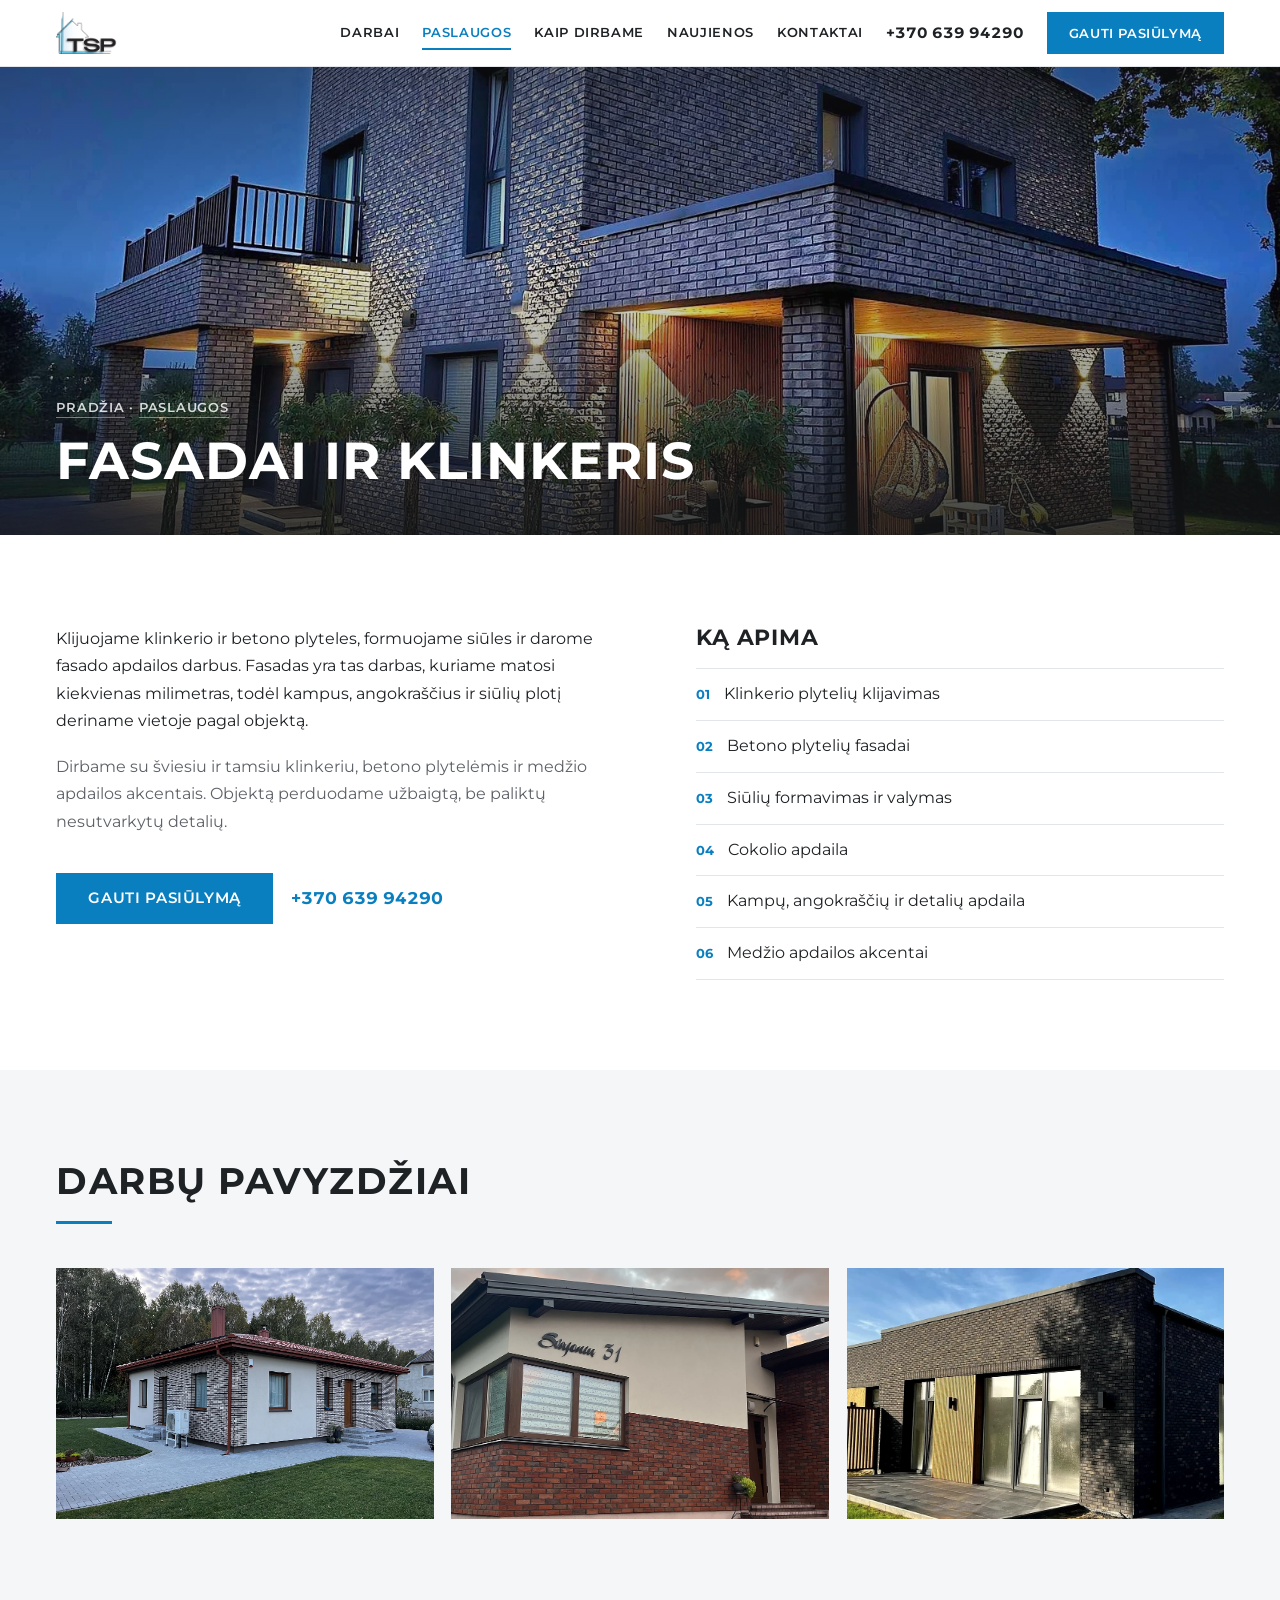
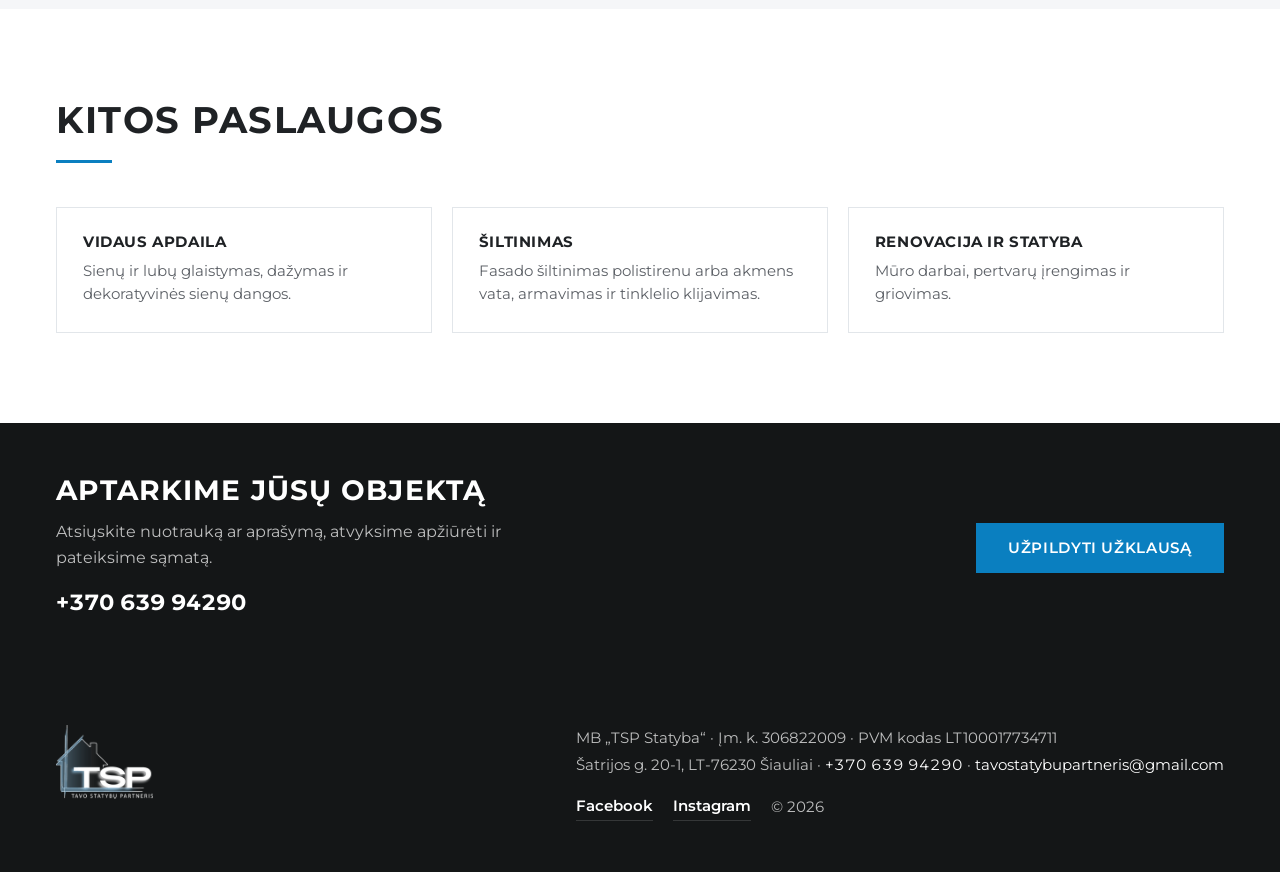
==== paslaugos/fasadai-ir-klinkeris/index.html @ 9cb023e4 "Šviesi sistema pagal kliento pavyzdį, paslaugų puslapiai ir Facebook naujienos Vizualinė sistema iš " ====
<!doctype html>
<html lang="lt">
<head>
<meta charset="utf-8">
<meta name="viewport" content="width=device-width, initial-scale=1">
<title>Fasadai ir klinkerio klijavimas Šiauliuose · TSP Statyba</title>
<meta name="description" content="Klinkerio ir betono plytelių fasadai, siūlių formavimas, cokolio ir angokraščių apdaila. MB „TSP Statyba“, Šiauliai ir regionas.">
<meta name="theme-color" content="#ffffff">
<link rel="canonical" href="https://tspstatyba.lt/paslaugos/fasadai-ir-klinkeris/">
<link rel="icon" href="/img/favicon.png" sizes="48x48">
<link rel="apple-touch-icon" href="/img/apple-touch-icon.png">

<meta property="og:type" content="website">
<meta property="og:locale" content="lt_LT">
<meta property="og:site_name" content="TSP Statyba">
<meta property="og:title" content="Fasadai ir klinkerio klijavimas Šiauliuose · TSP Statyba">
<meta property="og:description" content="Klinkerio ir betono plytelių fasadai, siūlių formavimas, cokolio ir angokraščių apdaila. MB „TSP Statyba“, Šiauliai ir regionas.">
<meta property="og:url" content="https://tspstatyba.lt/paslaugos/fasadai-ir-klinkeris/">
<meta property="og:image" content="https://tspstatyba.lt/img/og.jpg">
<meta name="twitter:card" content="summary_large_image">

<link rel="preconnect" href="https://fonts.googleapis.com">
<link rel="preconnect" href="https://fonts.gstatic.com" crossorigin>
<link href="https://fonts.googleapis.com/css2?family=Montserrat:wght@400;600;700&display=swap" rel="stylesheet">
<link rel="preload" as="image" href="/img/w1-a-1800.webp" imagesrcset="/img/w1-a-900.webp 900w, /img/w1-a-1600.webp 1600w, /img/w1-a-1800.webp 1800w" imagesizes="100vw" fetchpriority="high">
<link rel="stylesheet" href="/css/main.css?v=20260909">

<script type="application/ld+json">
{"@context":"https://schema.org","@type":"Service","name":"Fasadai ir klinkeris",
"serviceType":"Fasadai ir klinkeris","areaServed":"Šiauliai",
"provider":{"@type":"HomeAndConstructionBusiness","name":"MB „TSP Statyba“",
"url":"https://tspstatyba.lt/","telephone":"+37063994290",
"address":{"@type":"PostalAddress","streetAddress":"Šatrijos g. 20-1","addressLocality":"Šiauliai","postalCode":"LT-76230","addressCountry":"LT"}},
"url":"https://tspstatyba.lt/paslaugos/fasadai-ir-klinkeris/"}
</script>
<script type="application/ld+json">
{"@context":"https://schema.org","@type":"BreadcrumbList","itemListElement":[
{"@type":"ListItem","position":1,"name":"Pradžia","item":"https://tspstatyba.lt/"},
{"@type":"ListItem","position":2,"name":"Paslaugos","item":"https://tspstatyba.lt/#paslaugos"},
{"@type":"ListItem","position":3,"name":"Fasadai ir klinkeris","item":"https://tspstatyba.lt/paslaugos/fasadai-ir-klinkeris/"}]}
</script>
</head>
<body>
<a class="skip" href="#main">Pereiti prie turinio</a>

<header class="nav" id="nav">
  <div class="nav__in wrap">
    <a class="nav__logo" href="/" aria-label="TSP Statyba, į puslapio pradžią">
      <img src="/img/logo-nav-dark.png" alt="TSP Statyba" width="148" height="102">
    </a>
    <button class="nav__burger" id="burger" type="button" aria-expanded="false" aria-controls="navlinks" aria-label="Atidaryti meniu"><span></span></button>
    <nav class="nav__links" id="navlinks" aria-label="Pagrindinis meniu">
      <a href="/#darbai" class="nav__d">Darbai</a>
      <a href="/#paslaugos" class="nav__d is-active">Paslaugos</a>
      <a href="/#procesas" class="nav__d">Kaip dirbame</a>
      <a href="/#naujienos" class="nav__d">Naujienos</a>
      <a href="/#kontaktai" class="nav__d">Kontaktai</a>
      <a href="tel:+37063994290" class="nav__tel tnum">+370 639 94290</a>
      <a href="/#kontaktai" class="nav__cta btn btn--sm">Gauti pasiūlymą</a>
    </nav>
  </div>
</header>

<main id="main">

  <section class="phero">
    <div class="phero__media">
      <img src="/img/w1-a-1800.webp" srcset="/img/w1-a-900.webp 900w, /img/w1-a-1600.webp 1600w, /img/w1-a-1800.webp 1800w" sizes="100vw" fetchpriority="high" decoding="async" alt="Dviaukštis tamsaus klinkerio namas vakare su apšviesta terasa">
    </div>
    <div class="phero__scrim" aria-hidden="true"></div>
    <div class="phero__in">
      <p class="crumb"><a href="/">Pradžia</a> · <a href="/#paslaugos">Paslaugos</a></p>
      <h1>Fasadai ir klinkeris</h1>
    </div>
  </section>

  <section class="sect">
    <div class="wrap lead__grid">
      <div>
        <p class="lede" data-reveal>Klijuojame klinkerio ir betono plyteles, formuojame siūles ir darome fasado apdailos darbus. Fasadas yra tas darbas, kuriame matosi kiekvienas milimetras, todėl kampus, angokraščius ir siūlių plotį deriname vietoje pagal objektą.</p>
        <p class="lede" data-reveal data-delay="70">Dirbame su šviesiu ir tamsiu klinkeriu, betono plytelėmis ir medžio apdailos akcentais. Objektą perduodame užbaigtą, be paliktų nesutvarkytų detalių.</p>
        <div class="lead__cta" data-reveal data-delay="130">
          <a class="btn" href="/#kontaktai">Gauti pasiūlymą</a>
          <a class="tel tnum" href="tel:+37063994290">+370 639 94290</a>
        </div>
      </div>
      <div class="lead__side">
        <h2 data-reveal>Ką apima</h2>
        <ul class="wlist">
          <li><span>01</span>Klinkerio plytelių klijavimas</li>
          <li><span>02</span>Betono plytelių fasadai</li>
          <li><span>03</span>Siūlių formavimas ir valymas</li>
          <li><span>04</span>Cokolio apdaila</li>
          <li><span>05</span>Kampų, angokraščių ir detalių apdaila</li>
          <li><span>06</span>Medžio apdailos akcentai</li>
        </ul>
      </div>
    </div>
  </section>

  <section class="sect alt">
    <div class="wrap">
      <div class="sect__head">
        <h2 data-reveal>Darbų pavyzdžiai</h2>
        <div class="rule" data-reveal data-delay="60"></div>
      </div>
      <div class="gal">
        <div class="ph ar32" data-reveal>
          <img src="/img/w5-1400.webp" sizes="(min-width:760px) 31vw, 100vw" loading="lazy" decoding="async" alt="Vienaukštis namas su mūro ir tinko fasadu ir trinkelių taku">
        </div>
        <div class="ph ar32" data-reveal data-delay="70">
          <img src="/img/w4-1600.webp" sizes="(min-width:760px) 31vw, 100vw" loading="lazy" decoding="async" alt="Vienaukštis namas su klinkerio cokoliu ir tinkuotu fasadu">
        </div>
        <div class="ph ar32" data-reveal data-delay="140">
          <img src="/img/o3-1600.webp" sizes="(min-width:760px) 31vw, 100vw" loading="lazy" decoding="async" alt="Tamsaus klinkerio namas su medžio apdailos akcentu ir terasa">
        </div>
      </div>
    </div>
  </section>

  <section class="sect">
    <div class="wrap">
      <div class="sect__head">
        <h2 data-reveal>Kitos paslaugos</h2>
        <div class="rule" data-reveal data-delay="60"></div>
      </div>
      <div class="more">
        <a href="/paslaugos/vidaus-apdaila/" data-reveal>
          <h3>Vidaus apdaila</h3>
          <p>Sienų ir lubų glaistymas, dažymas ir dekoratyvinės sienų dangos.</p>
        </a>
        <a href="/paslaugos/siltinimas/" data-reveal>
          <h3>Šiltinimas</h3>
          <p>Fasado šiltinimas polistirenu arba akmens vata, armavimas ir tinklelio klijavimas.</p>
        </a>
        <a href="/paslaugos/renovacija-ir-statyba/" data-reveal>
          <h3>Renovacija ir statyba</h3>
          <p>Mūro darbai, pertvarų įrengimas ir griovimas.</p>
        </a>
      </div>
    </div>
  </section>

  <section class="band">
    <div class="wrap band__in">
      <div>
        <h2 data-reveal>Aptarkime jūsų objektą</h2>
        <p data-reveal data-delay="70">Atsiųskite nuotrauką ar aprašymą, atvyksime apžiūrėti ir pateiksime sąmatą.</p>
        <a class="tel tnum" href="tel:+37063994290" data-reveal data-delay="110">+370 639 94290</a>
      </div>
      <a class="btn" href="/#kontaktai" data-reveal data-delay="140">Užpildyti užklausą</a>
    </div>
  </section>
</main>

<footer class="foot">
  <div class="wrap foot__in">
    <img class="foot__logo" src="/img/logo-full-light.png" alt="TSP Statyba, Tavo statybų partneris" width="220" height="168" loading="lazy" decoding="async">
    <div class="foot__cols">
      <p class="foot__txt">
        MB „TSP Statyba“ · Įm. k. 306822009 · PVM kodas LT100017734711<br>
        Šatrijos g. 20-1, LT-76230 Šiauliai ·
        <a class="tnum" href="tel:+37063994290">+370 639 94290</a> ·
        <a href="mailto:tavostatybupartneris@gmail.com">tavostatybupartneris@gmail.com</a>
      </p>
      <p class="foot__b">
        <a href="https://www.facebook.com/TSPstatyba" target="_blank" rel="noopener">Facebook</a>
        <a href="https://www.instagram.com/tavo_statybu_partneris/" target="_blank" rel="noopener">Instagram</a>
        <span>© 2026</span>
      </p>
    </div>
  </div>
</footer>

<div class="callbar" id="callbar">
  <a href="tel:+37063994290">Skambinti</a>
  <a href="/#kontaktai">Gauti pasiūlymą</a>
</div>

<div id="fb-root"></div>
<script src="/js/lenis.min.js?v=20260909" defer></script>
<script src="/js/main.js?v=20260909" defer></script>
</body>
</html>
---- css/main.css ----
/* TSP Statyba. Light system, Montserrat, blue accent.
   Motion: reveal only (fade-up). No parallax, no carousels, no moving backgrounds. */

:root{
  --bg:#ffffff;
  --bg-alt:#f5f6f8;
  --tx:#1f2225;
  --tx-2:#5d6167;
  --accent:#0a7fc0;
  --accent-d:#08689e;
  --dark:#141617;
  --line:#e2e6ea;
  --line-d:rgba(255,255,255,.14);

  --font:"Montserrat",system-ui,-apple-system,"Segoe UI",sans-serif;

  --ease:cubic-bezier(.22,.61,.36,1);
  --t-ui:220ms;
  --t-rv:520ms;

  --mx:clamp(20px,4.4vw,64px);
  --maxw:1360px;
}

/* ---------- base ---------- */
*,*::before,*::after{box-sizing:border-box}
html{scroll-padding-top:78px}
html:not(.lenis){scroll-behavior:smooth}
@media (prefers-reduced-motion:reduce){html{scroll-behavior:auto}}
/* Lenis */
html.lenis,html.lenis body{height:auto}
.lenis.lenis-smooth{scroll-behavior:auto!important}
.lenis.lenis-smooth [data-lenis-prevent]{overscroll-behavior:contain}
.lenis.lenis-stopped{overflow:hidden}
body{margin:0;background:var(--bg);color:var(--tx);
  font:400 16.5px/1.68 var(--font);
  font-feature-settings:"kern","liga";
  -webkit-font-smoothing:antialiased;overflow-x:clip}
img{display:block;max-width:100%;height:auto}
a{color:inherit;text-decoration:none}
p{margin:0}
h1,h2,h3{margin:0;line-height:1.14;text-wrap:balance}
::selection{background:var(--accent);color:#fff}
:focus-visible{outline:2px solid var(--accent);outline-offset:3px}
.tnum{font-variant-numeric:tabular-nums lining-nums}
.skip{position:absolute;left:-9999px}
.skip:focus{left:12px;top:12px;background:var(--accent);color:#fff;padding:10px 18px;z-index:99}

.wrap{padding-left:var(--mx);padding-right:var(--mx);max-width:var(--maxw);margin-inline:auto}
.sect{padding-block:clamp(62px,7vw,108px)}
.alt{background:var(--bg-alt)}

/* section headings: uppercase, tracked */
h2{font-size:clamp(24px,2.9vw,38px);font-weight:700;
  text-transform:uppercase;letter-spacing:.04em;line-height:1.18}
h3{font-weight:600;letter-spacing:-.005em}
.lede{font-size:clamp(16px,1.2vw,17.5px);line-height:1.72;color:var(--tx-2)}
.sect__head{margin-bottom:clamp(28px,3.4vw,48px)}
.sect__head p{color:var(--tx-2);font-size:15.5px;margin-top:12px;max-width:56ch}
.rule{height:3px;width:56px;background:var(--accent);margin-top:18px}

/* ---------- reveal ---------- */
.js [data-reveal]{opacity:0;transform:translateY(18px);
  transition:opacity var(--t-rv) var(--ease),transform var(--t-rv) var(--ease)}
.js [data-reveal].is-in{opacity:1;transform:none}
@media (prefers-reduced-motion:reduce){
  .js [data-reveal]{opacity:1;transform:none;transition:none}
  *{animation-duration:.01ms!important;animation-iteration-count:1!important;
    transition-duration:.01ms!important}
}

/* ---------- buttons ---------- */
.btn{display:inline-flex;align-items:center;justify-content:center;text-align:center;
  background:var(--accent);border:2px solid var(--accent);color:#fff;
  font:600 14.5px/1 var(--font);text-transform:uppercase;letter-spacing:.045em;
  padding:16px 30px;min-height:48px;border-radius:0;cursor:pointer;
  transition:background var(--t-ui) var(--ease),color var(--t-ui) var(--ease),
             border-color var(--t-ui) var(--ease)}
@media (hover:hover) and (pointer:fine){
  .btn:hover{background:#fff;color:var(--accent);border-color:var(--accent)}
}
.btn:active{background:var(--accent-d);border-color:var(--accent-d);color:#fff}
.btn--ghost{background:transparent;color:var(--accent);border-color:var(--accent)}
@media (hover:hover) and (pointer:fine){
  .btn--ghost:hover{background:var(--accent);color:#fff}
}
.btn--sm{padding:11px 20px;min-height:42px;font-size:13px}
.btn--wide{width:100%}

/* ---------- nav ---------- */
.nav{position:sticky;top:0;z-index:40;background:#fff;
  border-bottom:1px solid var(--line);
  transition:box-shadow var(--t-ui) var(--ease)}
.nav.is-scrolled{box-shadow:0 2px 14px rgba(20,22,23,.07)}
.nav__in{display:flex;align-items:center;gap:clamp(14px,2vw,32px);
  padding-top:12px;padding-bottom:12px}
.nav__logo{display:block;flex:0 0 auto}
.nav__logo img{height:42px;width:auto}
.nav__links{display:flex;align-items:center;gap:clamp(14px,1.8vw,28px);margin-left:auto}
.nav__d{font-size:13px;font-weight:600;text-transform:uppercase;letter-spacing:.05em;
  color:var(--tx);position:relative;padding-block:6px;
  transition:color var(--t-ui) var(--ease)}
.nav__d::after{content:"";position:absolute;left:0;right:0;bottom:0;height:2px;
  background:var(--accent);transform:scaleX(0);transform-origin:left;
  transition:transform var(--t-ui) var(--ease)}
@media (hover:hover) and (pointer:fine){.nav__d:hover{color:var(--accent)}}
.nav__d:hover::after,.nav__d.is-active::after{transform:scaleX(1)}
.nav__d.is-active{color:var(--accent)}
.nav__tel{font-size:14.5px;font-weight:700;white-space:nowrap;
  transition:color var(--t-ui) var(--ease)}
@media (hover:hover) and (pointer:fine){.nav__tel:hover{color:var(--accent)}}
.nav__burger{display:none;margin-left:auto;width:46px;height:46px;padding:0;
  background:transparent;border:1px solid var(--line);cursor:pointer;
  align-items:center;justify-content:center}
.nav__burger span{display:block;width:20px;height:2px;background:var(--tx);position:relative}
.nav__burger span::before,.nav__burger span::after{content:"";position:absolute;left:0;
  width:20px;height:2px;background:var(--tx);transition:transform var(--t-ui) var(--ease)}
.nav__burger span::before{top:-6px}
.nav__burger span::after{top:6px}
.nav__burger[aria-expanded="true"] span{background:transparent}
.nav__burger[aria-expanded="true"] span::before{transform:translateY(6px) rotate(45deg)}
.nav__burger[aria-expanded="true"] span::after{transform:translateY(-6px) rotate(-45deg)}

/* ---------- hero ---------- */
.hero{position:relative;min-height:540px;height:90vh;max-height:840px;
  display:flex;align-items:flex-end;overflow:hidden;isolation:isolate}
.hero__media,.hero__media picture{position:absolute;inset:0}
.hero__media img{width:100%;height:100%;object-fit:cover}
.hero__scrim{position:absolute;inset:0;pointer-events:none;
  background:linear-gradient(180deg,rgba(20,22,23,.25) 0%,rgba(20,22,23,0) 34%),
             linear-gradient(180deg,rgba(20,22,23,0) 38%,rgba(20,22,23,.55) 100%)}
.hero__in{position:relative;z-index:2;width:100%;max-width:var(--maxw);margin-inline:auto;
  padding-left:var(--mx);padding-right:var(--mx);padding-bottom:clamp(46px,7vh,84px)}
.hero h1{font-size:clamp(40px,6vw,72px);font-weight:700;letter-spacing:-.02em;
  line-height:1.06;color:#fff;max-width:18ch;
  text-shadow:0 2px 24px rgba(0,0,0,.45)}
.hero__sub{color:#fff;font-size:clamp(16px,1.3vw,18.5px);
  max-width:52ch;margin-top:20px;text-shadow:0 2px 24px rgba(0,0,0,.45)}
.hero__cta{margin-top:30px}

/* ---------- intro ---------- */
.intro__grid{display:grid;grid-template-columns:minmax(0,.66fr) minmax(0,1fr);
  gap:clamp(30px,4.4vw,72px);align-items:center}
.intro__media img{width:100%;aspect-ratio:4/5;object-fit:cover}
.intro__claim{font-size:clamp(23px,2.6vw,34px);font-weight:700;
  text-transform:uppercase;letter-spacing:.03em;line-height:1.22}
.intro__text .lede{margin-top:22px;max-width:60ch}
.intro__meta{margin-top:24px;padding-top:18px;border-top:1px solid var(--line);
  color:var(--tx-2);font-size:14.5px}

/* ---------- darbai ---------- */
.works__head{display:flex;align-items:flex-end;justify-content:space-between;gap:20px;
  flex-wrap:wrap;margin-bottom:clamp(30px,3.6vw,52px)}
.works__note{color:var(--tx-2);font-size:15px}
.objs{display:grid;grid-template-columns:minmax(0,1fr);gap:clamp(44px,5.5vw,84px)}
.objs>*{min-width:0}

.ph{display:block;overflow:hidden;background:#e9ecf0;position:relative}
.ph img{width:100%;height:100%;object-fit:cover;
  transition:transform 700ms var(--ease)}
.ar32{aspect-ratio:3/2}
.ar45{aspect-ratio:4/5}

.case{min-width:0}
.case__head{display:flex;justify-content:space-between;align-items:baseline;gap:20px;
  padding-bottom:14px;border-bottom:2px solid var(--accent);
  margin-bottom:clamp(16px,2.2vw,30px)}
.case__title{font-size:clamp(17px,1.6vw,22px);font-weight:700;
  text-transform:uppercase;letter-spacing:.03em}
.case__year{color:var(--tx-2);font-size:14px;white-space:nowrap}

.case__stage{display:grid;grid-template-columns:repeat(12,minmax(0,1fr));
  gap:0 clamp(12px,1.5vw,22px);align-items:end}
.case__main{grid-column:1/10;grid-row:1}
.case__inset{grid-column:9/13;grid-row:1;align-self:end;z-index:2;
  transform:translateY(clamp(24px,4.5vw,64px));
  box-shadow:0 0 0 clamp(5px,.6vw,9px) var(--bg-alt)}
.case{padding-bottom:clamp(24px,4.5vw,64px)}
.case--r .case__main{grid-column:4/13}
.case--r .case__inset{grid-column:1/5}
.case__stage--solo{align-items:stretch}
.case__stage--solo .case__main{grid-column:1/13}
/* per visą plotį einantis kadras turi tilpti į ekraną kartu su antrašte */
.case__stage--solo .ph{height:min(66svh,620px)}
.case__stage--solo .ph img{height:100%;aspect-ratio:auto}
.case:has(.case__stage--solo){padding-bottom:0}

.case__stage--tri{align-items:start}
.case__t1{grid-column:1/6;grid-row:1}
.case__t2{grid-column:6/10;grid-row:1;margin-top:clamp(24px,4.4vw,68px)}
.case__t3{grid-column:10/13;grid-row:1;margin-top:clamp(48px,8vw,124px)}
.case__stage--trir .case__t1{grid-column:8/13}
.case__stage--trir .case__t2{grid-column:4/8}
.case__stage--trir .case__t3{grid-column:1/4}

.obj--bleed .obj__media{position:relative;overflow:hidden}
.obj--bleed img{width:100%;height:clamp(400px,62vh,700px);object-fit:cover}
.obj--bleed .obj__media::after{content:"";position:absolute;inset:auto 0 0 0;height:46%;
  background:linear-gradient(180deg,rgba(20,22,23,0),rgba(20,22,23,.76));pointer-events:none}
.obj__cap--over{position:absolute;left:var(--mx);bottom:26px;margin:0;z-index:2;
  color:#fff;font-size:14px;font-weight:600;text-transform:uppercase;letter-spacing:.05em}

.works__cta{margin-top:clamp(48px,6vw,88px);padding-top:clamp(32px,3.6vw,48px);
  border-top:1px solid var(--line);display:flex;align-items:center;
  justify-content:space-between;gap:26px;flex-wrap:wrap}
.works__cta p{font-size:clamp(18px,1.8vw,24px);line-height:1.38;max-width:38ch;font-weight:600}

/* ---------- paslaugos ---------- */
.svc__grid{display:grid;grid-template-columns:repeat(4,minmax(0,1fr));
  gap:clamp(18px,2.2vw,30px)}
.svc__item{min-width:0;display:flex;flex-direction:column}
.svc__tile{position:relative;display:block;overflow:hidden;background:#e9ecf0}
.svc__tile img{width:100%;aspect-ratio:4/5;object-fit:cover}
.svc__tile::after{content:"";position:absolute;inset:0;background:rgba(20,22,23,.24);
  transition:background var(--t-ui) var(--ease)}
.svc__label{position:absolute;left:50%;top:50%;transform:translate(-50%,-50%);z-index:2;
  background:var(--accent);color:#fff;font:600 13px/1 var(--font);
  text-transform:uppercase;letter-spacing:.05em;padding:14px 20px;text-align:center;
  width:calc(100% - 36px);
  transition:background var(--t-ui) var(--ease),color var(--t-ui) var(--ease)}
@media (hover:hover) and (pointer:fine){
  .svc__item:hover .svc__tile::after{background:rgba(20,22,23,.1)}
  .svc__item:hover .svc__label{background:#fff;color:var(--accent)}
}
.svc__desc{margin-top:16px;color:var(--tx-2);font-size:15px;line-height:1.62;flex:1}

/* ---------- procesas ---------- */
.proc__grid{display:grid;grid-template-columns:minmax(0,.72fr) minmax(0,1fr);
  gap:clamp(34px,4.6vw,80px);align-items:center}
.proc__media img{width:100%;aspect-ratio:4/5;object-fit:cover}
.proc__list{list-style:none;margin:clamp(24px,3vw,38px) 0 0;padding:0}
.proc__step{display:grid;grid-template-columns:auto minmax(150px,.36fr) 1fr;
  gap:6px 18px;padding-block:18px;border-top:1px solid var(--line);align-items:baseline}
.proc__step:last-child{border-bottom:1px solid var(--line)}
.proc__num{color:var(--accent);font-weight:700;font-size:16px;letter-spacing:.02em}
.proc__step h3{font-size:16px;text-transform:uppercase;letter-spacing:.035em;font-weight:700}
.proc__step p{color:var(--tx-2);font-size:15px;line-height:1.6}
.proc__foot{margin-top:clamp(24px,3vw,38px);display:flex;align-items:center;gap:24px;
  flex-wrap:wrap;color:var(--tx-2);font-size:15px}
.proc__foot a{color:var(--accent);font-weight:700}

/* ---------- atsiliepimai ---------- */
.revs{display:grid;grid-template-columns:repeat(4,minmax(0,1fr));
  gap:clamp(16px,1.8vw,24px);align-items:stretch}
.rev{margin:0;background:#fff;border:1px solid var(--line);
  padding:clamp(20px,2vw,28px);display:flex;flex-direction:column;gap:16px}
.rev blockquote{margin:0;flex:1}
.rev blockquote p{font-size:15px;line-height:1.66;color:var(--tx)}
.rev__src{display:flex;align-items:center;gap:10px;color:var(--tx-2);font-size:13.5px;
  padding-top:14px;border-top:1px solid var(--line)}
.rev__src svg{flex:0 0 auto;fill:var(--accent)}
.rev__name{color:var(--tx);font-weight:600}
.revs__agg{margin-top:clamp(24px,3vw,38px);color:var(--tx-2);font-size:14.5px}

/* ---------- naujienos ---------- */
/* antras traktas turi turėti apibrėžtą plotį: prieš `auto` traktą vidinis
   width:100% išsisprendžia į 0 ir FB plugin'as niekada neužsikrauna */
.news__grid{display:grid;grid-template-columns:minmax(0,1fr) minmax(320px,560px);
  gap:clamp(30px,4.4vw,72px);align-items:start}
.news__text .lede{margin-top:20px;max-width:48ch}
@media (min-width:961px){.news__text{position:sticky;top:96px}}
.news__cta{margin-top:28px}
.fb-page,.fb-page span,.fb-page iframe{max-width:100%}

/* ---------- kontaktai ---------- */
.contact__grid{display:grid;grid-template-columns:minmax(0,.82fr) minmax(0,1.18fr);
  gap:clamp(38px,4.6vw,80px);align-items:start}
.contact__tel{display:inline-block;font-size:clamp(24px,2.6vw,34px);font-weight:700;
  color:var(--accent);margin-top:24px;letter-spacing:-.01em}
.contact__meta{margin-top:20px;color:var(--tx-2);font-size:15.5px;line-height:1.9}
.contact__meta a{color:var(--tx);font-weight:600;
  transition:color var(--t-ui) var(--ease)}
@media (hover:hover) and (pointer:fine){.contact__meta a:hover{color:var(--accent)}}

.f{display:grid;gap:18px;background:#fff;border:1px solid var(--line);
  padding:clamp(22px,2.6vw,36px)}
.alt .f{background:#fff}
.f__hp{position:absolute;left:-9999px}
.f__label{display:block;font-size:13px;font-weight:600;text-transform:uppercase;
  letter-spacing:.04em;color:var(--tx-2);margin-bottom:8px}
.f__label span{font-weight:400;text-transform:none;letter-spacing:0;opacity:.75}
.f__field{width:100%;background:#fff;border:1px solid #cfd5db;border-radius:0;
  color:var(--tx);font:inherit;font-size:16px;padding:13px 14px;
  transition:border-color var(--t-ui) var(--ease),box-shadow var(--t-ui) var(--ease)}
.f__field::placeholder{color:#9aa1a8}
.f__field:hover{border-color:#a9b2bb}
.f__field:focus{outline:none;border-color:var(--accent);
  box-shadow:0 0 0 3px rgba(10,127,192,.16)}
textarea.f__field{min-height:120px;resize:vertical}
.f__selwrap{position:relative}
.f__selwrap::after{content:"";position:absolute;right:16px;top:50%;width:8px;height:8px;
  border-right:2px solid var(--tx-2);border-bottom:2px solid var(--tx-2);
  transform:translateY(-70%) rotate(45deg);pointer-events:none}
select.f__field{appearance:none;-webkit-appearance:none;cursor:pointer}
.f__file{padding:9px 10px;cursor:pointer;font-size:15px}
.f__file::file-selector-button{background:#fff;border:1px solid #cfd5db;color:var(--tx);
  font:600 13px/1 var(--font);text-transform:uppercase;letter-spacing:.04em;
  padding:9px 16px;margin-right:14px;border-radius:0;cursor:pointer;
  transition:border-color var(--t-ui) var(--ease),color var(--t-ui) var(--ease)}
.f__file::file-selector-button:hover{border-color:var(--accent);color:var(--accent)}
.f__row2{display:grid;grid-template-columns:1fr 1fr;gap:18px}
.f__msg{font-size:14.5px;min-height:1.4em;color:var(--tx-2)}
.f__msg[data-state="ok"]{color:var(--accent);font-weight:600}
.f__msg[data-state="err"]{color:#b4432c;font-weight:600}

/* ---------- footeris ---------- */
.foot{background:var(--dark);color:rgba(255,255,255,.72)}
.foot__in{display:flex;align-items:flex-start;justify-content:space-between;gap:32px;
  padding-block:clamp(34px,4vw,54px);flex-wrap:wrap}
.foot__logo{height:74px;width:auto}
.foot__txt{font-size:14.5px;line-height:1.9}
.foot__txt a{color:#fff}
.foot__b{margin-top:14px;display:flex;gap:20px;font-size:14.5px;align-items:center}
.foot__b a{color:#fff;font-weight:600;padding-bottom:2px;border-bottom:1px solid var(--line-d);
  transition:border-color var(--t-ui) var(--ease)}
@media (hover:hover) and (pointer:fine){.foot__b a:hover{border-color:var(--accent)}}

/* ---------- callbar ---------- */
.callbar{position:fixed;inset:auto 0 0;z-index:38;display:none;grid-template-columns:1fr 1fr;
  background:#fff;border-top:1px solid var(--line);
  transition:transform var(--t-ui) var(--ease)}
.callbar a{text-align:center;padding:15px 8px;min-height:52px;display:flex;
  align-items:center;justify-content:center;
  font:600 13px/1 var(--font);text-transform:uppercase;letter-spacing:.045em;color:var(--tx)}
.callbar a:last-child{background:var(--accent);color:#fff}
.callbar a:first-child{border-right:1px solid var(--line)}
.callbar.is-hidden{transform:translateY(100%)}

/* ============================================================
   RESPONSIVE
   ============================================================ */
@media (max-width:1180px){
  .svc__grid{grid-template-columns:repeat(2,minmax(0,1fr));gap:clamp(18px,2.4vw,28px)}
  .revs{grid-template-columns:repeat(2,minmax(0,1fr))}
}

@media (max-width:960px){
  .news__grid{grid-template-columns:1fr}
}

@media (max-width:899px){
  .intro__grid{grid-template-columns:1fr;gap:26px}
  .intro__media{max-width:min(420px,74vw)}
  .works__head{align-items:flex-start}

  .case{padding-bottom:0}
  .case__stage,.case__stage--tri{
    display:flex;overflow-x:auto;gap:10px;scroll-snap-type:x mandatory;
    -webkit-overflow-scrolling:touch;scrollbar-width:none;
    margin-inline:0;scroll-padding-inline:var(--mx)}
  .case__stage::-webkit-scrollbar{display:none}
  .case__stage .ph{flex:0 0 78vw;aspect-ratio:4/5;scroll-snap-align:center;margin:0}
  .case__stage .ph img{width:100%;height:100%;object-fit:cover;aspect-ratio:auto}
  .case__inset{transform:none;box-shadow:none}
  .case__t2,.case__t3{margin-top:0}
  .obj--bleed img{height:min(56vh,460px)}
  .obj__cap--over{bottom:20px}

  .proc__grid{grid-template-columns:1fr;gap:30px}
  .proc__media{max-width:min(440px,80vw)}
  .proc__step{grid-template-columns:auto 1fr;gap:4px 14px}
  .proc__step h3{grid-column:2}
  .proc__step p{grid-column:2}

  .contact__grid{grid-template-columns:1fr;gap:40px}
  .foot__in{flex-direction:column;align-items:flex-start;gap:22px}
}

/* nav sutraukiamas anksčiau nei pradeda netilpti (ties 768 buvo 836px) */
@media (max-width:900px){
  .nav__links{position:fixed;inset:66px 0 auto;flex-direction:column;align-items:stretch;
    gap:0;background:#fff;border-bottom:1px solid var(--line);
    padding:8px var(--mx) 22px;margin-left:0;
    box-shadow:0 12px 24px rgba(20,22,23,.1);display:none}
  .nav__links.is-open{display:flex}
  .nav__d{font-size:15px;padding-block:14px;border-bottom:1px solid var(--line)}
  .nav__d::after{display:none}
  .nav__tel{padding-block:16px;font-size:17px;color:var(--accent)}
  .nav__cta{margin-top:12px}
  .nav__burger{display:flex}
  .nav__logo img{height:38px}
}

@media (max-width:760px){
  /* nav 66px + callbar 52px, so the hero CTA always sits above the fold */
  .hero{min-height:480px;height:calc(100svh - 118px);max-height:none}
  .hero__in{padding-bottom:clamp(28px,4vh,44px)}
  .svc__grid{grid-template-columns:1fr;gap:26px}
  .svc__tile img{aspect-ratio:3/2}
  .revs{grid-template-columns:1fr}
  .f__row2{grid-template-columns:1fr}
  .callbar{display:grid}
  body{padding-bottom:52px}
}

/* ============================================================
   PASLAUGŲ PUSLAPIAI
   ============================================================ */
.phero{position:relative;min-height:320px;height:52vh;max-height:520px;
  display:flex;align-items:flex-end;overflow:hidden;isolation:isolate}
.phero__media,.phero__media picture{position:absolute;inset:0}
.phero__media img{width:100%;height:100%;object-fit:cover}
.phero__scrim{position:absolute;inset:0;pointer-events:none;
  background:linear-gradient(180deg,rgba(20,22,23,.46) 0%,rgba(20,22,23,.08) 42%,rgba(20,22,23,.84) 100%)}
.phero__in{position:relative;z-index:2;width:100%;max-width:var(--maxw);margin-inline:auto;
  padding-left:var(--mx);padding-right:var(--mx);padding-bottom:clamp(28px,5vh,54px)}
.phero h1{font-size:clamp(28px,4.2vw,52px);font-weight:700;text-transform:uppercase;
  letter-spacing:.02em;line-height:1.12;color:#fff;max-width:20ch}
.crumb{color:rgba(255,255,255,.82);font-size:12.5px;font-weight:600;
  text-transform:uppercase;letter-spacing:.06em;margin-bottom:14px}
.crumb a{border-bottom:1px solid rgba(255,255,255,.42);padding-bottom:2px;
  transition:border-color var(--t-ui) var(--ease)}
@media (hover:hover) and (pointer:fine){.crumb a:hover{border-color:#fff}}

.lead__grid{display:grid;grid-template-columns:minmax(0,1.05fr) minmax(0,.95fr);
  gap:clamp(30px,4.4vw,72px);align-items:start}
.lead__grid .lede{color:var(--tx)}
.lead__grid .lede + .lede{margin-top:18px;color:var(--tx-2)}
.lead__side h2{font-size:clamp(18px,1.7vw,22px);margin-bottom:18px}
.wlist{list-style:none;margin:0;padding:0}
.wlist li{padding-block:13px;border-top:1px solid var(--line);
  display:grid;grid-template-columns:auto 1fr;gap:14px;align-items:baseline;
  font-size:15.5px;line-height:1.6}
.wlist li:last-child{border-bottom:1px solid var(--line)}
.wlist span{color:var(--accent);font-weight:700;font-size:13px}
.lead__cta{margin-top:clamp(26px,3vw,38px);display:flex;gap:18px;align-items:center;flex-wrap:wrap}
.lead__cta .tel{font-weight:700;font-size:17px;color:var(--accent)}

.gal{display:grid;grid-template-columns:repeat(3,minmax(0,1fr));gap:clamp(12px,1.4vw,20px)}

.more{display:grid;grid-template-columns:repeat(3,minmax(0,1fr));gap:clamp(14px,1.6vw,24px)}
.more a{display:block;background:#fff;border:1px solid var(--line);
  padding:clamp(20px,2vw,26px);
  transition:border-color var(--t-ui) var(--ease),color var(--t-ui) var(--ease)}
@media (hover:hover) and (pointer:fine){.more a:hover{border-color:var(--accent);color:var(--accent)}}
.more h3{font-size:15px;text-transform:uppercase;letter-spacing:.04em;font-weight:700}
.more p{margin-top:10px;color:var(--tx-2);font-size:14.5px;line-height:1.6}

.band{background:var(--dark);color:#fff}
.band__in{display:flex;align-items:center;justify-content:space-between;gap:26px;
  flex-wrap:wrap;padding-block:clamp(34px,4vw,54px)}
.band h2{color:#fff;font-size:clamp(20px,2.2vw,30px)}
.band p{margin-top:12px;color:rgba(255,255,255,.72);font-size:15.5px;max-width:46ch}
.band .tel{display:block;margin-top:14px;font-size:22px;font-weight:700;color:#fff}

@media (max-width:899px){
  .lead__grid{grid-template-columns:1fr;gap:32px}
  .more{grid-template-columns:1fr}
}
@media (max-width:760px){
  .phero{height:auto;min-height:0;padding-top:clamp(150px,34vh,260px)}
  .gal{grid-template-columns:1fr}
}
.svc__more{display:inline-block;align-self:flex-start;margin-top:12px;color:var(--accent);
  font:700 12.5px/1 var(--font);text-transform:uppercase;letter-spacing:.06em;
  padding-bottom:3px;border-bottom:2px solid var(--accent);
  transition:color var(--t-ui) var(--ease),border-color var(--t-ui) var(--ease)}
@media (hover:hover) and (pointer:fine){
  .svc__more:hover{color:var(--tx);border-color:var(--tx)}
}

/* naujienų įrašų kortelės, sudėtos kaip Facebook įrašas */
.news__page{margin-top:26px;min-height:0}
.news__posts{display:grid;gap:clamp(16px,1.8vw,22px);align-content:start}
.post{background:#fff;border:1px solid var(--line);overflow:hidden}
.post__head{display:flex;align-items:center;gap:12px;padding:16px clamp(18px,1.8vw,22px) 0}
.post__avatar{width:48px;height:48px;border-radius:50%;object-fit:cover;flex:0 0 auto;
  border:1px solid var(--line)}
.post__name{display:block;font-size:15px;font-weight:700;color:var(--tx)}
.post__meta{display:block;margin-top:2px;font-size:13px;color:var(--tx-2)}
.post__text{padding:14px clamp(18px,1.8vw,22px) 16px;font-size:15.5px;line-height:1.62;
  color:var(--tx)}
.post__media{display:block;position:relative;overflow:hidden;background:#e9ecf0}
.post__media img,.post__media video{display:block;width:100%;height:auto;aspect-ratio:3/2;
  object-fit:cover;transition:transform 700ms var(--ease)}
@media (hover:hover) and (pointer:fine){
  .post:hover .post__media > img{transform:scale(1.03)}
}
.post__cover{position:absolute;inset:0;z-index:3}
.vh{position:absolute;width:1px;height:1px;overflow:hidden;clip:rect(0 0 0 0);white-space:nowrap}
.post__play{position:absolute;left:50%;top:50%;transform:translate(-50%,-50%);z-index:2;
  width:60px;height:60px;border-radius:50%;background:rgba(255,255,255,.94);
  box-shadow:0 2px 14px rgba(20,22,23,.35);pointer-events:none;
  display:flex;align-items:center;justify-content:center;
  opacity:0;transition:opacity var(--t-ui) var(--ease)}
.post__play svg{fill:var(--accent);margin-left:3px}
.post__media--video.is-paused .post__play{opacity:1}

/* Facebook stiliaus reakcijų eilutė */
.post__stats{display:flex;align-items:center;justify-content:space-between;gap:12px;
  flex-wrap:wrap;padding:12px clamp(18px,1.8vw,22px);
  font-size:13.5px;color:var(--tx-2)}
.post__rx{display:inline-flex;align-items:center}
.rx{width:18px;height:18px;border-radius:50%;display:inline-flex;align-items:center;
  justify-content:center;border:2px solid #fff}
.rx svg{fill:#fff}
.rx--like{background:#1877f2}
.rx--love{background:#e0245e;margin-left:-6px}
.post__rx .tnum{margin-left:7px}
.post__actions{border-top:1px solid var(--line);padding:10px clamp(18px,1.8vw,22px)}
.post__actions a{display:inline-flex;align-items:center;gap:8px;font-size:13.5px;
  font-weight:600;color:var(--tx-2);transition:color var(--t-ui) var(--ease)}
.post__actions svg{fill:var(--accent);flex:0 0 auto}
@media (hover:hover) and (pointer:fine){.post__actions a:hover{color:var(--accent)}}
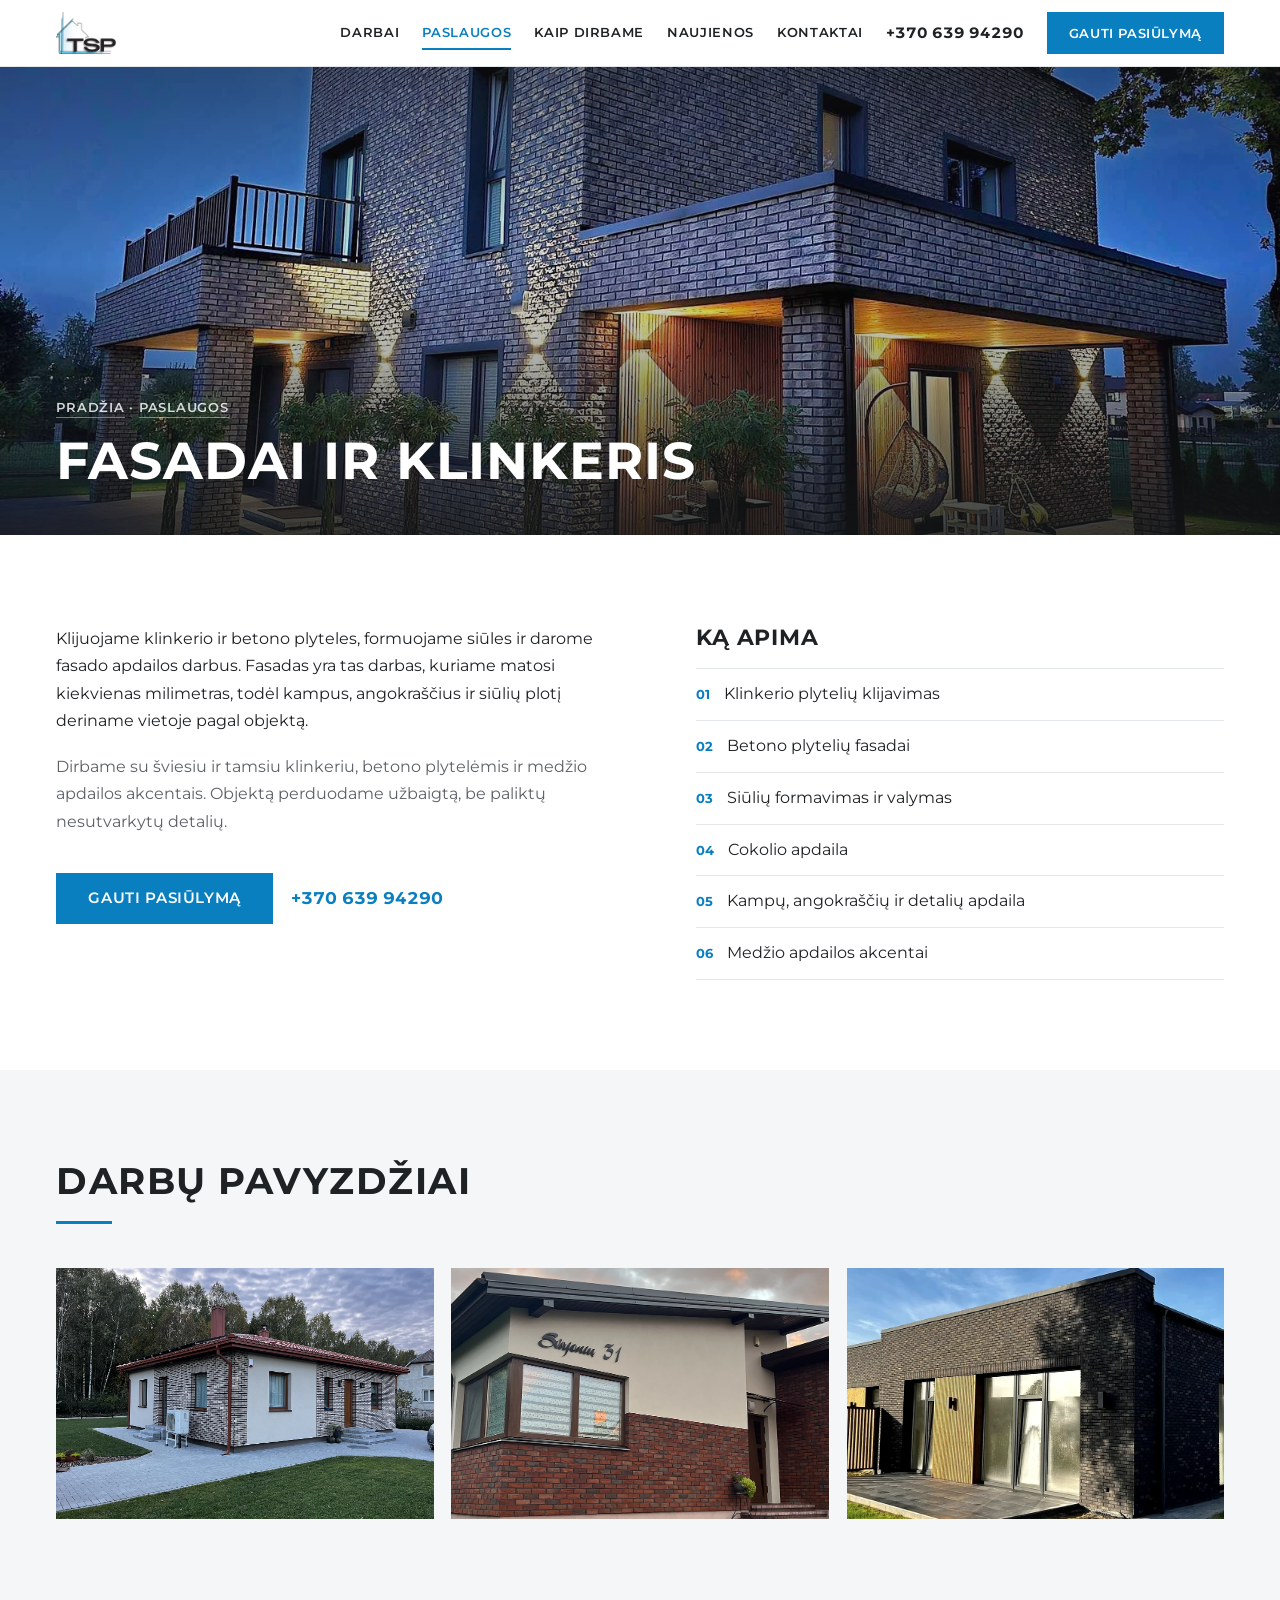
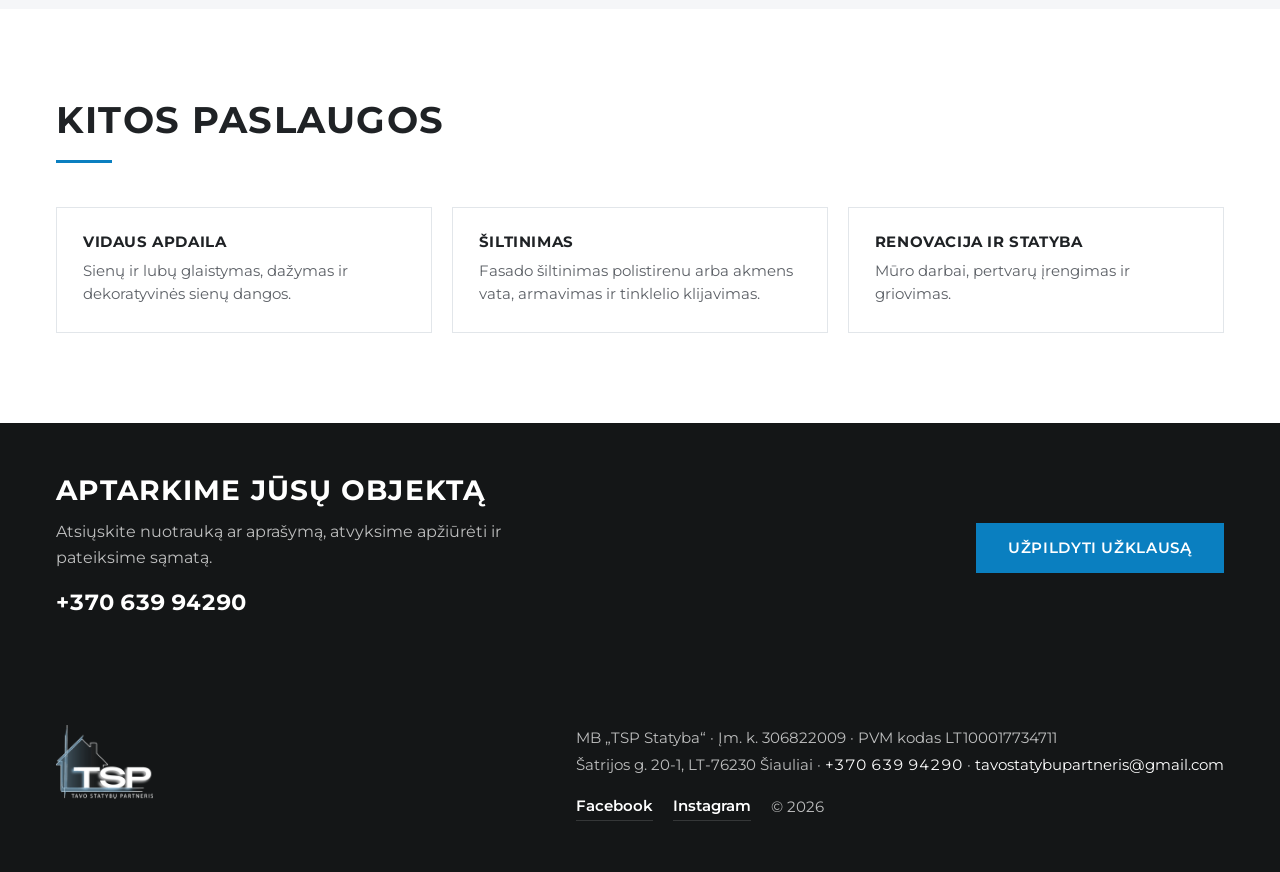
==== commit 8331b512: "Greitis: savas Montserrat, lengvesnis mobilus hero, intro nebevėlina LCP Google Fonts pakeistas savu" ====
--- a/paslaugos/fasadai-ir-klinkeris/index.html
+++ b/paslaugos/fasadai-ir-klinkeris/index.html
@@ -19,11 +19,9 @@
 <meta property="og:image" content="https://tspstatyba.lt/img/og.jpg">
 <meta name="twitter:card" content="summary_large_image">
 
-<link rel="preconnect" href="https://fonts.googleapis.com">
-<link rel="preconnect" href="https://fonts.gstatic.com" crossorigin>
-<link href="https://fonts.googleapis.com/css2?family=Montserrat:wght@400;600;700&display=swap" rel="stylesheet">
+<link rel="preload" href="/fonts/montserrat-var.woff2" as="font" type="font/woff2" crossorigin>
 <link rel="preload" as="image" href="/img/w1-a-1800.webp" imagesrcset="/img/w1-a-900.webp 900w, /img/w1-a-1600.webp 1600w, /img/w1-a-1800.webp 1800w" imagesizes="100vw" fetchpriority="high">
-<link rel="stylesheet" href="/css/main.css?v=20260909">
+<link rel="stylesheet" href="/css/main.css?v=20260926b">
 
 <script type="application/ld+json">
 {"@context":"https://schema.org","@type":"Service","name":"Fasadai ir klinkeris",
@@ -177,8 +175,7 @@
   <a href="/#kontaktai">Gauti pasiūlymą</a>
 </div>
 
-<div id="fb-root"></div>
-<script src="/js/lenis.min.js?v=20260909" defer></script>
-<script src="/js/main.js?v=20260909" defer></script>
+<script src="/js/lenis.min.js?v=20260926b" defer></script>
+<script src="/js/main.js?v=20260926b" defer></script>
 </body>
 </html>
--- a/css/main.css
+++ b/css/main.css
@@ -1,5 +1,12 @@
 /* TSP Statyba. Light system, Montserrat, blue accent.
    Motion: reveal only (fade-up). No parallax, no carousels, no moving backgrounds. */
+
+/* Montserrat savame domene: 400–700 kintamas, tik lotynų + lietuviški simboliai (35 KB).
+   Atsarginis Arial su Montserrat metrikomis, kad keičiantis šriftui tekstas nepašoktų. */
+@font-face{font-family:"Montserrat";src:url("../fonts/montserrat-var.woff2") format("woff2");
+  font-weight:400 700;font-style:normal;font-display:swap}
+@font-face{font-family:"Montserrat Fallback";src:local("Arial"),local("ArialMT");
+  size-adjust:111.48%;ascent-override:86.83%;descent-override:22.52%;line-gap-override:0%}
 
 :root{
   --bg:#ffffff;
@@ -12,9 +19,10 @@
   --line:#e2e6ea;
   --line-d:rgba(255,255,255,.14);
 
-  --font:"Montserrat",system-ui,-apple-system,"Segoe UI",sans-serif;
+  --font:"Montserrat","Montserrat Fallback",system-ui,-apple-system,"Segoe UI",sans-serif;
 
   --ease:cubic-bezier(.22,.61,.36,1);
+  --ease-o:cubic-bezier(.16,1,.3,1);
   --t-ui:220ms;
   --t-rv:520ms;
 
@@ -57,7 +65,11 @@
 .lede{font-size:clamp(16px,1.2vw,17.5px);line-height:1.72;color:var(--tx-2)}
 .sect__head{margin-bottom:clamp(28px,3.4vw,48px)}
 .sect__head p{color:var(--tx-2);font-size:15.5px;margin-top:12px;max-width:56ch}
-.rule{height:3px;width:56px;background:var(--accent);margin-top:18px}
+.rule{height:3px;width:56px;background:var(--accent);margin-top:18px;
+  transform-origin:left}
+.js .rule[data-reveal]{transform:scaleX(0) translateY(18px);
+  transition:opacity var(--t-rv) var(--ease),transform 640ms var(--ease)}
+.js .rule[data-reveal].is-in{transform:scaleX(1) translateY(0)}
 
 /* ---------- reveal ---------- */
 .js [data-reveal]{opacity:0;transform:translateY(18px);
@@ -75,9 +87,10 @@
   font:600 14.5px/1 var(--font);text-transform:uppercase;letter-spacing:.045em;
   padding:16px 30px;min-height:48px;border-radius:0;cursor:pointer;
   transition:background var(--t-ui) var(--ease),color var(--t-ui) var(--ease),
-             border-color var(--t-ui) var(--ease)}
-@media (hover:hover) and (pointer:fine){
-  .btn:hover{background:#fff;color:var(--accent);border-color:var(--accent)}
+             border-color var(--t-ui) var(--ease),transform var(--t-ui) var(--ease)}
+@media (hover:hover) and (pointer:fine){
+  .btn:hover{background:#fff;color:var(--accent);border-color:var(--accent);
+    transform:translateY(-1px)}
 }
 .btn:active{background:var(--accent-d);border-color:var(--accent-d);color:#fff}
 .btn--ghost{background:transparent;color:var(--accent);border-color:var(--accent)}
@@ -94,7 +107,8 @@
 .nav.is-scrolled{box-shadow:0 2px 14px rgba(20,22,23,.07)}
 .nav__in{display:flex;align-items:center;gap:clamp(14px,2vw,32px);
   padding-top:12px;padding-bottom:12px}
-.nav__logo{display:block;flex:0 0 auto}
+.nav__logo{display:block;flex:0 0 auto;transition:transform var(--t-ui) var(--ease)}
+@media (hover:hover) and (pointer:fine){.nav__logo:hover{transform:scale(1.03)}}
 .nav__logo img{height:42px;width:auto}
 .nav__links{display:flex;align-items:center;gap:clamp(14px,1.8vw,28px);margin-left:auto}
 .nav__d{font-size:13px;font-weight:600;text-transform:uppercase;letter-spacing:.05em;
@@ -128,7 +142,8 @@
 .hero__media img{width:100%;height:100%;object-fit:cover}
 .hero__scrim{position:absolute;inset:0;pointer-events:none;
   background:linear-gradient(180deg,rgba(20,22,23,.25) 0%,rgba(20,22,23,0) 34%),
-             linear-gradient(180deg,rgba(20,22,23,0) 38%,rgba(20,22,23,.55) 100%)}
+             linear-gradient(180deg,rgba(20,22,23,0) 38%,rgba(20,22,23,.55) 100%),
+             linear-gradient(90deg,rgba(20,22,23,.62) 0%,rgba(20,22,23,.4) 36%,rgba(20,22,23,0) 64%)}
 .hero__in{position:relative;z-index:2;width:100%;max-width:var(--maxw);margin-inline:auto;
   padding-left:var(--mx);padding-right:var(--mx);padding-bottom:clamp(46px,7vh,84px)}
 .hero h1{font-size:clamp(40px,6vw,72px);font-weight:700;letter-spacing:-.02em;
@@ -137,11 +152,32 @@
 .hero__sub{color:#fff;font-size:clamp(16px,1.3vw,18.5px);
   max-width:52ch;margin-top:20px;text-shadow:0 2px 24px rgba(0,0,0,.45)}
 .hero__cta{margin-top:30px}
+.hero h1 .w{display:inline-block}
+
+/* Hero intro, vienkartinis: kadras nusėda, antraštė žodis po žodžio, tada tekstas ir mygtukas.
+   Nuotrauka ir meniu matomi nuo pirmo kadro (tik transform), kad nevėlintų LCP/FCP.
+   Paslėpta būsena egzistuoja tik su html.intro (inline skriptas <head>, be reduced-motion). */
+.intro .hero{background:var(--dark)}
+.intro .hero__media{transform:scale(1.08);transition:transform 2.4s var(--ease-o)}
+.intro .hero h1 .w{opacity:0;transform:translateY(.42em);filter:blur(10px);
+  transition:opacity .9s var(--ease-o),transform .9s var(--ease-o),filter .9s var(--ease-o);
+  transition-delay:calc(120ms + var(--i) * 75ms)}
+.intro .hero__sub,.intro .hero__cta{opacity:0;transform:translateY(16px);
+  transition:opacity .8s var(--ease-o),transform .8s var(--ease-o)}
+.intro .hero__sub{transition-delay:580ms}
+.intro .hero__cta{transition-delay:700ms}
+.intro.is-ready .hero__media,
+.intro.is-ready .hero h1 .w,
+.intro.is-ready .hero__sub,
+.intro.is-ready .hero__cta{opacity:1;transform:none;filter:none}
 
 /* ---------- intro ---------- */
 .intro__grid{display:grid;grid-template-columns:minmax(0,.66fr) minmax(0,1fr);
   gap:clamp(30px,4.4vw,72px);align-items:center}
-.intro__media img{width:100%;aspect-ratio:4/5;object-fit:cover}
+.intro__media{overflow:hidden}
+.intro__media img{width:100%;aspect-ratio:4/5;object-fit:cover;
+  transition:transform 900ms var(--ease)}
+@media (hover:hover) and (pointer:fine){.intro__media:hover img{transform:scale(1.03)}}
 .intro__claim{font-size:clamp(23px,2.6vw,34px);font-weight:700;
   text-transform:uppercase;letter-spacing:.03em;line-height:1.22}
 .intro__text .lede{margin-top:22px;max-width:60ch}
@@ -158,13 +194,25 @@
 .ph{display:block;overflow:hidden;background:#e9ecf0;position:relative}
 .ph img{width:100%;height:100%;object-fit:cover;
   transition:transform 700ms var(--ease)}
+.ph::after{content:"";position:absolute;inset:0;pointer-events:none;
+  background:rgba(10,127,192,.1);opacity:0;
+  transition:opacity var(--t-ui) var(--ease)}
+@media (hover:hover) and (pointer:fine){
+  .ph:hover img{transform:scale(1.03)}
+  .ph:hover::after{opacity:1}
+}
 .ar32{aspect-ratio:3/2}
 .ar45{aspect-ratio:4/5}
 
 .case{min-width:0}
 .case__head{display:flex;justify-content:space-between;align-items:baseline;gap:20px;
-  padding-bottom:14px;border-bottom:2px solid var(--accent);
+  padding-bottom:14px;position:relative;
   margin-bottom:clamp(16px,2.2vw,30px)}
+.case__head::after{content:"";position:absolute;left:0;right:0;bottom:0;height:2px;
+  background:var(--accent);transform-origin:left}
+.js .case__head[data-reveal]::after{transform:scaleX(0);
+  transition:transform 700ms var(--ease) 120ms}
+.js .case__head[data-reveal].is-in::after{transform:scaleX(1)}
 .case__title{font-size:clamp(17px,1.6vw,22px);font-weight:700;
   text-transform:uppercase;letter-spacing:.03em}
 .case__year{color:var(--tx-2);font-size:14px;white-space:nowrap}
@@ -210,7 +258,8 @@
   gap:clamp(18px,2.2vw,30px)}
 .svc__item{min-width:0;display:flex;flex-direction:column}
 .svc__tile{position:relative;display:block;overflow:hidden;background:#e9ecf0}
-.svc__tile img{width:100%;aspect-ratio:4/5;object-fit:cover}
+.svc__tile img{width:100%;aspect-ratio:4/5;object-fit:cover;
+  transition:transform 800ms var(--ease)}
 .svc__tile::after{content:"";position:absolute;inset:0;background:rgba(20,22,23,.24);
   transition:background var(--t-ui) var(--ease)}
 .svc__label{position:absolute;left:50%;top:50%;transform:translate(-50%,-50%);z-index:2;
@@ -220,18 +269,29 @@
   transition:background var(--t-ui) var(--ease),color var(--t-ui) var(--ease)}
 @media (hover:hover) and (pointer:fine){
   .svc__item:hover .svc__tile::after{background:rgba(20,22,23,.1)}
+  .svc__item:hover .svc__tile img{transform:scale(1.05)}
   .svc__item:hover .svc__label{background:#fff;color:var(--accent)}
+  .svc__item:hover .svc__more{color:var(--tx);border-color:var(--tx)}
 }
 .svc__desc{margin-top:16px;color:var(--tx-2);font-size:15px;line-height:1.62;flex:1}
 
 /* ---------- procesas ---------- */
 .proc__grid{display:grid;grid-template-columns:minmax(0,.72fr) minmax(0,1fr);
   gap:clamp(34px,4.6vw,80px);align-items:center}
-.proc__media img{width:100%;aspect-ratio:4/5;object-fit:cover}
+.proc__media{overflow:hidden}
+.proc__media img{width:100%;aspect-ratio:4/5;object-fit:cover;
+  transition:transform 900ms var(--ease)}
+@media (hover:hover) and (pointer:fine){.proc__media:hover img{transform:scale(1.03)}}
 .proc__list{list-style:none;margin:clamp(24px,3vw,38px) 0 0;padding:0}
 .proc__step{display:grid;grid-template-columns:auto minmax(150px,.36fr) 1fr;
   gap:6px 18px;padding-block:18px;border-top:1px solid var(--line);align-items:baseline}
 .proc__step:last-child{border-bottom:1px solid var(--line)}
+.proc__step{transition:background var(--t-ui) var(--ease)}
+.proc__num{transition:transform var(--t-ui) var(--ease)}
+@media (hover:hover) and (pointer:fine){
+  .proc__step:hover{background:rgba(10,127,192,.045)}
+  .proc__step:hover .proc__num{transform:translateX(3px)}
+}
 .proc__num{color:var(--accent);font-weight:700;font-size:16px;letter-spacing:.02em}
 .proc__step h3{font-size:16px;text-transform:uppercase;letter-spacing:.035em;font-weight:700}
 .proc__step p{color:var(--tx-2);font-size:15px;line-height:1.6}
@@ -243,6 +303,8 @@
 .revs{display:grid;grid-template-columns:repeat(4,minmax(0,1fr));
   gap:clamp(16px,1.8vw,24px);align-items:stretch}
 .rev{margin:0;background:#fff;border:1px solid var(--line);
+  transition:border-color var(--t-ui) var(--ease),transform var(--t-ui) var(--ease),
+             box-shadow var(--t-ui) var(--ease);
   padding:clamp(20px,2vw,28px);display:flex;flex-direction:column;gap:16px}
 .rev blockquote{margin:0;flex:1}
 .rev blockquote p{font-size:15px;line-height:1.66;color:var(--tx)}
@@ -250,6 +312,10 @@
   padding-top:14px;border-top:1px solid var(--line)}
 .rev__src svg{flex:0 0 auto;fill:var(--accent)}
 .rev__name{color:var(--tx);font-weight:600}
+@media (hover:hover) and (pointer:fine){
+  .rev:hover{border-color:var(--accent);transform:translateY(-3px);
+    box-shadow:0 10px 24px rgba(20,22,23,.07)}
+}
 .revs__agg{margin-top:clamp(24px,3vw,38px);color:var(--tx-2);font-size:14.5px}
 
 /* ---------- naujienos ---------- */
@@ -260,13 +326,14 @@
 .news__text .lede{margin-top:20px;max-width:48ch}
 @media (min-width:961px){.news__text{position:sticky;top:96px}}
 .news__cta{margin-top:28px}
-.fb-page,.fb-page span,.fb-page iframe{max-width:100%}
 
 /* ---------- kontaktai ---------- */
 .contact__grid{display:grid;grid-template-columns:minmax(0,.82fr) minmax(0,1.18fr);
   gap:clamp(38px,4.6vw,80px);align-items:start}
 .contact__tel{display:inline-block;font-size:clamp(24px,2.6vw,34px);font-weight:700;
-  color:var(--accent);margin-top:24px;letter-spacing:-.01em}
+  color:var(--accent);margin-top:24px;letter-spacing:-.01em;
+  transition:transform var(--t-ui) var(--ease)}
+@media (hover:hover) and (pointer:fine){.contact__tel:hover{transform:translateX(4px)}}
 .contact__meta{margin-top:20px;color:var(--tx-2);font-size:15.5px;line-height:1.9}
 .contact__meta a{color:var(--tx);font-weight:600;
   transition:color var(--t-ui) var(--ease)}
@@ -340,24 +407,33 @@
 
 @media (max-width:899px){
   .intro__grid{grid-template-columns:1fr;gap:26px}
-  .intro__media{max-width:min(420px,74vw)}
+  .intro__media{max-width:min(460px,100%);margin-inline:auto}
   .works__head{align-items:flex-start}
 
   .case{padding-bottom:0}
+  /* swipe rail'as lieka, bet be `mandatory` snap: būtent jis gaudydavo vertikalų
+     mostą ir slinkimas jausdavosi lipnus. `proximity` tik švelniai pritraukia. */
   .case__stage,.case__stage--tri{
-    display:flex;overflow-x:auto;gap:10px;scroll-snap-type:x mandatory;
+    display:flex;overflow-x:auto;gap:10px;
+    scroll-snap-type:x proximity;overscroll-behavior-x:contain;
     -webkit-overflow-scrolling:touch;scrollbar-width:none;
-    margin-inline:0;scroll-padding-inline:var(--mx)}
+    margin-inline:calc(-1 * var(--mx));padding-inline:var(--mx);
+    scroll-padding-inline:var(--mx)}
   .case__stage::-webkit-scrollbar{display:none}
-  .case__stage .ph{flex:0 0 78vw;aspect-ratio:4/5;scroll-snap-align:center;margin:0}
+  .case__stage .ph{flex:0 0 calc(100vw - 2 * var(--mx) - 26px);aspect-ratio:4/5;
+    scroll-snap-align:start;margin:0}
   .case__stage .ph img{width:100%;height:100%;object-fit:cover;aspect-ratio:auto}
+  /* vieno kadro blokas rail'o nereikalauja */
+  .case__stage--solo{display:block;overflow:visible;margin-inline:0;padding-inline:0}
+  .case__stage--solo .ph{width:100%;aspect-ratio:3/2;height:auto}
+  .case__stage--solo .ph img{height:100%;aspect-ratio:auto}
   .case__inset{transform:none;box-shadow:none}
   .case__t2,.case__t3{margin-top:0}
   .obj--bleed img{height:min(56vh,460px)}
   .obj__cap--over{bottom:20px}
 
   .proc__grid{grid-template-columns:1fr;gap:30px}
-  .proc__media{max-width:min(440px,80vw)}
+  .proc__media{max-width:min(480px,100%);margin-inline:auto}
   .proc__step{grid-template-columns:auto 1fr;gap:4px 14px}
   .proc__step h3{grid-column:2}
   .proc__step p{grid-column:2}
@@ -384,6 +460,8 @@
 @media (max-width:760px){
   /* nav 66px + callbar 52px, so the hero CTA always sits above the fold */
   .hero{min-height:480px;height:calc(100svh - 118px);max-height:none}
+  .hero__scrim{background:linear-gradient(180deg,rgba(20,22,23,.25) 0%,rgba(20,22,23,0) 26%),
+    linear-gradient(180deg,rgba(20,22,23,0) 30%,rgba(20,22,23,.5) 55%,rgba(20,22,23,.78) 100%)}
   .hero__in{padding-bottom:clamp(28px,4vh,44px)}
   .svc__grid{grid-template-columns:1fr;gap:26px}
   .svc__tile img{aspect-ratio:3/2}
@@ -431,8 +509,9 @@
 .more{display:grid;grid-template-columns:repeat(3,minmax(0,1fr));gap:clamp(14px,1.6vw,24px)}
 .more a{display:block;background:#fff;border:1px solid var(--line);
   padding:clamp(20px,2vw,26px);
-  transition:border-color var(--t-ui) var(--ease),color var(--t-ui) var(--ease)}
-@media (hover:hover) and (pointer:fine){.more a:hover{border-color:var(--accent);color:var(--accent)}}
+  transition:border-color var(--t-ui) var(--ease),color var(--t-ui) var(--ease),
+             transform var(--t-ui) var(--ease)}
+@media (hover:hover) and (pointer:fine){.more a:hover{border-color:var(--accent);color:var(--accent);transform:translateY(-3px)}}
 .more h3{font-size:15px;text-transform:uppercase;letter-spacing:.04em;font-weight:700}
 .more p{margin-top:10px;color:var(--tx-2);font-size:14.5px;line-height:1.6}
 
@@ -460,9 +539,14 @@
 }
 
 /* naujienų įrašų kortelės, sudėtos kaip Facebook įrašas */
-.news__page{margin-top:26px;min-height:0}
 .news__posts{display:grid;gap:clamp(16px,1.8vw,22px);align-content:start}
-.post{background:#fff;border:1px solid var(--line);overflow:hidden}
+.post{background:#fff;border:1px solid var(--line);overflow:hidden;
+  transition:border-color var(--t-ui) var(--ease),transform var(--t-ui) var(--ease),
+             box-shadow var(--t-ui) var(--ease)}
+@media (hover:hover) and (pointer:fine){
+  .post:hover{border-color:#cfd8e0;transform:translateY(-3px);
+    box-shadow:0 10px 24px rgba(20,22,23,.07)}
+}
 .post__head{display:flex;align-items:center;gap:12px;padding:16px clamp(18px,1.8vw,22px) 0}
 .post__avatar{width:48px;height:48px;border-radius:50%;object-fit:cover;flex:0 0 auto;
   border:1px solid var(--line)}
@@ -486,19 +570,13 @@
 .post__play svg{fill:var(--accent);margin-left:3px}
 .post__media--video.is-paused .post__play{opacity:1}
 
-/* Facebook stiliaus reakcijų eilutė */
-.post__stats{display:flex;align-items:center;justify-content:space-between;gap:12px;
-  flex-wrap:wrap;padding:12px clamp(18px,1.8vw,22px);
-  font-size:13.5px;color:var(--tx-2)}
-.post__rx{display:inline-flex;align-items:center}
-.rx{width:18px;height:18px;border-radius:50%;display:inline-flex;align-items:center;
-  justify-content:center;border:2px solid #fff}
-.rx svg{fill:#fff}
-.rx--like{background:#1877f2}
-.rx--love{background:#e0245e;margin-left:-6px}
-.post__rx .tnum{margin-left:7px}
-.post__actions{border-top:1px solid var(--line);padding:10px clamp(18px,1.8vw,22px)}
-.post__actions a{display:inline-flex;align-items:center;gap:8px;font-size:13.5px;
-  font-weight:600;color:var(--tx-2);transition:color var(--t-ui) var(--ease)}
-.post__actions svg{fill:var(--accent);flex:0 0 auto}
-@media (hover:hover) and (pointer:fine){.post__actions a:hover{color:var(--accent)}}
+/* Facebook stiliaus veiksmų juosta, be skaičių */
+.post__actions{display:grid;grid-template-columns:repeat(3,1fr);gap:4px;
+  border-top:1px solid var(--line);margin:0 clamp(10px,1vw,14px);padding:4px 0}
+.post__actions a{display:flex;align-items:center;justify-content:center;gap:7px;
+  min-height:40px;padding:0 6px;font-size:14px;font-weight:600;color:var(--tx-2);
+  transition:background-color var(--t-ui) var(--ease),color var(--t-ui) var(--ease)}
+.post__actions svg{flex:0 0 auto;fill:none;stroke:currentColor;stroke-width:1.8;
+  stroke-linejoin:round;stroke-linecap:round}
+@media (hover:hover) and (pointer:fine){.post__actions a:hover{background:var(--bg-alt);color:var(--tx)}}
+@media (max-width:360px){.post__actions a{font-size:13px;gap:5px}}
